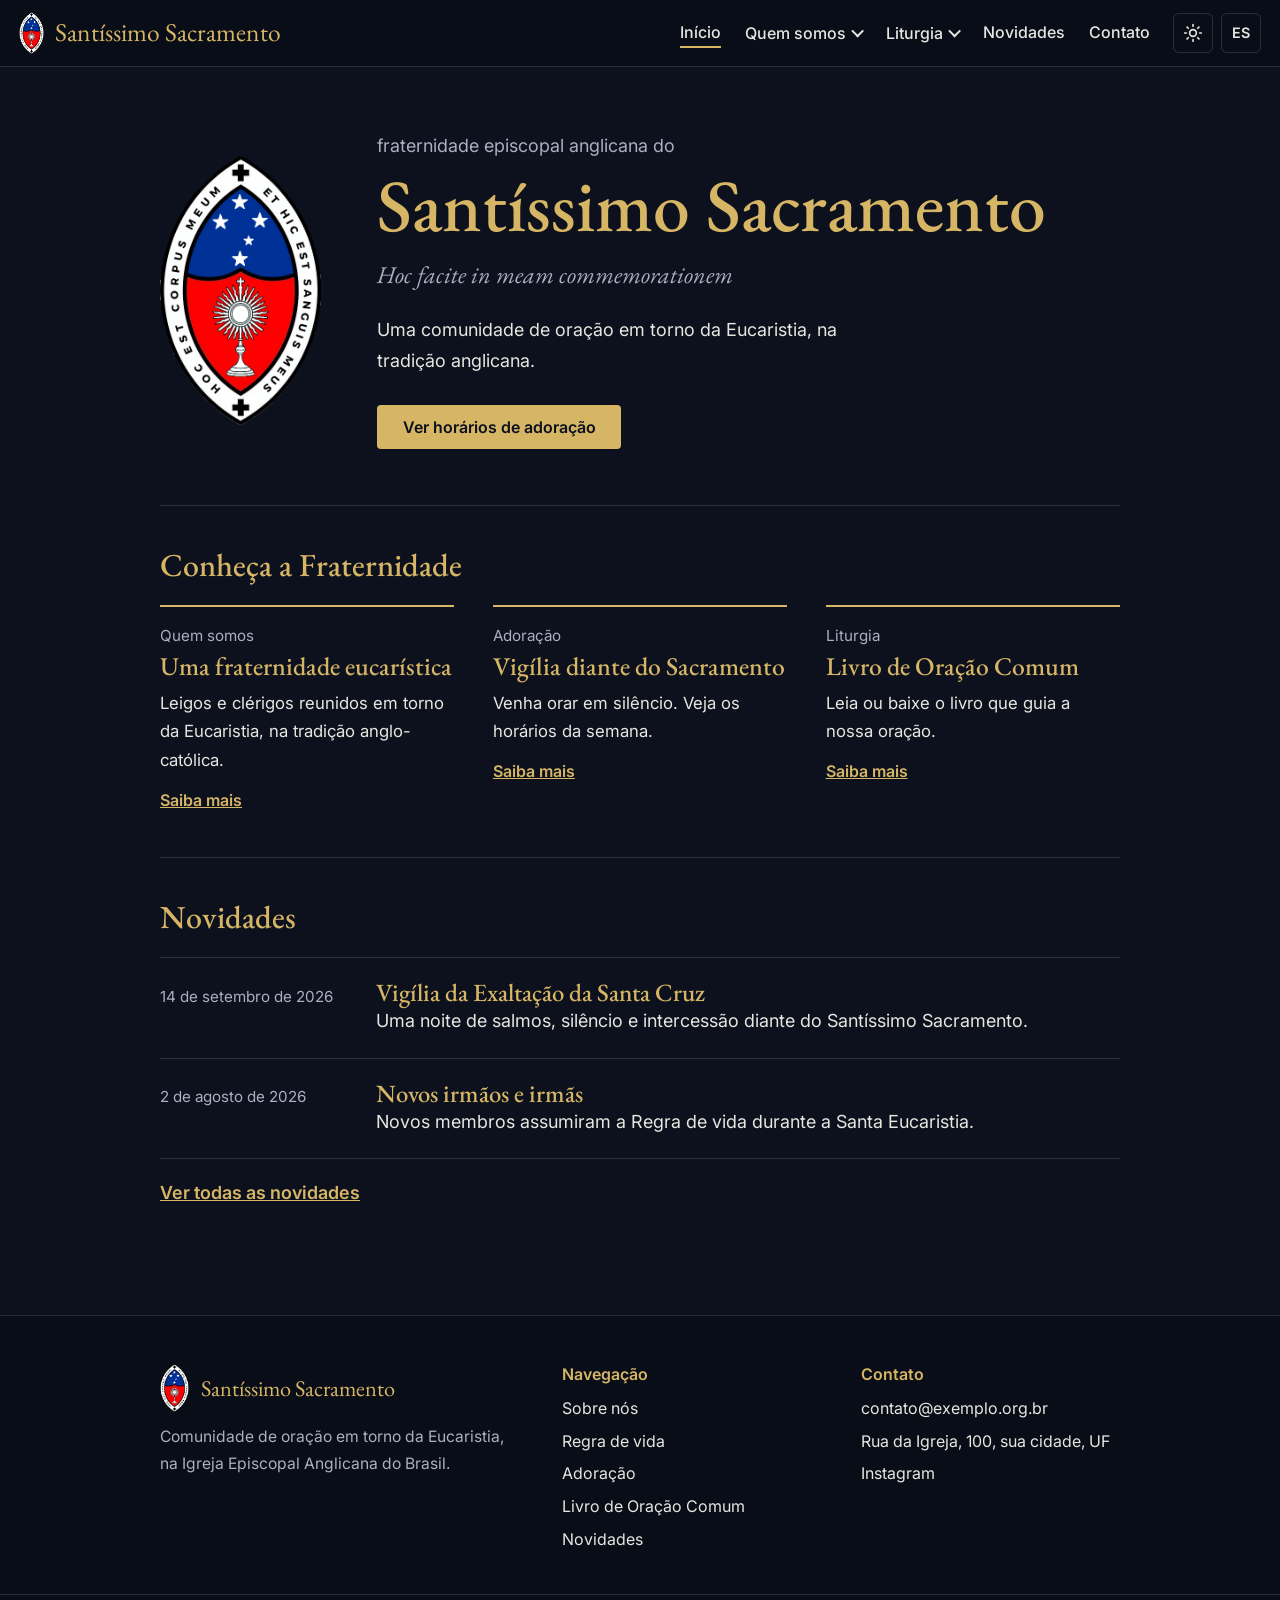
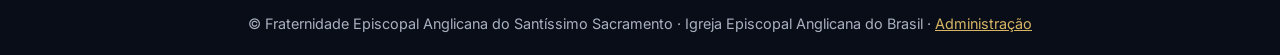
==== index.html @ beb5863f "Add files via upload" ====
<!DOCTYPE html>
<html lang="pt-br" data-tema="escuro">
<head>
  <meta charset="UTF-8">
  <meta name="viewport" content="width=device-width, initial-scale=1">
  <title data-i18n="t_inicio">Início | Fraternidade do Santíssimo Sacramento</title>
  <script>try{var t=localStorage.getItem('tema');if(t)document.documentElement.dataset.tema=t}catch(e){}</script>
  <link href="https://fonts.googleapis.com/css2?family=EB+Garamond:ital,wght@0,400;0,500;1,400&family=Inter:wght@400;500;600&display=swap" rel="stylesheet">
  <link rel="icon" type="image/png" href="favicon.png">
  <link rel="stylesheet" href="style.css">
</head>
<body>
  <nav>
    <a class="logo-nav" href="index.html"><img src="logo.png" alt=""><span data-i18n="brand">Santíssimo Sacramento</span></a>
    <ul id="nav-links">
      <li><a href="index.html" data-i18n="n_inicio">Início</a></li>
      <li class="tem-sub"><button class="sub-btn" type="button" aria-expanded="false" aria-controls="sub-quem" data-i18n="n_quem">Quem somos</button>
        <ul class="sub" id="sub-quem">
          <li><a href="sobrenos.html" data-i18n="n_sobre">Sobre nós</a></li>
          <li><a href="historia.html" data-i18n="n_hist">Nossa história</a></li>
          <li><a href="regra.html" data-i18n="n_regra">Regra de vida</a></li>
        </ul></li>
      <li class="tem-sub"><button class="sub-btn" type="button" aria-expanded="false" aria-controls="sub-lit" data-i18n="n_lit">Liturgia</button>
        <ul class="sub" id="sub-lit">
          <li><a href="adoracao.html" data-i18n="n_adoracao">Adoração</a></li>
          <li><a href="loc.html" data-i18n="n_loc">Livro de Oração Comum</a></li>
        </ul></li>
      <li><a href="novidades.html" data-i18n="n_nov">Novidades</a></li>
      <li><a href="contato.html" data-i18n="n_contato">Contato</a></li>
    </ul>
    <div class="controles">
      <button id="tema" type="button" data-i18n-aria="aria_tema" aria-label="Alternar tema">
        <svg class="ico-sol" viewBox="0 0 24 24" aria-hidden="true"><circle cx="12" cy="12" r="4"/><path d="M12 2v2M12 20v2M4.9 4.9l1.4 1.4M17.7 17.7l1.4 1.4M2 12h2M20 12h2M4.9 19.1l1.4-1.4M17.7 6.3l1.4-1.4"/></svg>
        <svg class="ico-lua" viewBox="0 0 24 24" aria-hidden="true"><path d="M21 12.8A9 9 0 1 1 11.2 3a7 7 0 0 0 9.8 9.8z"/></svg>
      </button>
      <button id="idioma" type="button" aria-label="Cambiar a español">ES</button>
      <button class="hamburger" id="hamburger" type="button" data-i18n-aria="aria_menu" aria-label="Abrir menu" aria-expanded="false" aria-controls="nav-links"><svg viewBox="0 0 24 24" aria-hidden="true"><path d="M3 6h18M3 12h18M3 18h18"/></svg></button>
    </div>
  </nav>

<main>
  <div class="wrap">
    <section class="heroi">
      <img src="logo.png" data-i18n-alt="alt_brasao" alt="Brasão da Fraternidade do Santíssimo Sacramento">
      <div>
        <p class="pre" data-i18n="h_pre">fraternidade episcopal anglicana do</p>
        <h1 data-i18n="h_tit">Santíssimo Sacramento</h1>
        <p class="lema">Hoc facite in meam commemorationem</p>
        <p class="desc" data-i18n="h_desc">Uma comunidade de oração em torno da Eucaristia, na tradição anglicana.</p>
        <a class="btn" href="adoracao.html" data-i18n="h_btn">Ver horários de adoração</a>
      </div>
    </section>
    <section class="secao-home">
      <h2 class="secao" data-i18n="hm_tit">Conheça a Fraternidade</h2>
      <div class="colunas">
      <div>
        <p class="rotulo" data-i18n="n_quem">Quem somos</p>
        <h3 data-i18n="c1_t">Uma fraternidade eucarística</h3>
        <p data-i18n="c1_p">Leigos e clérigos reunidos em torno da Eucaristia, na tradição anglo-católica.</p>
        <a class="mais" href="sobrenos.html" data-i18n="mais">Saiba mais</a>
      </div>
      <div>
        <p class="rotulo" data-i18n="n_adoracao">Adoração</p>
        <h3 data-i18n="c2_t">Vigília diante do Sacramento</h3>
        <p data-i18n="c2_p">Venha orar em silêncio. Veja os horários da semana.</p>
        <a class="mais" href="adoracao.html" data-i18n="mais">Saiba mais</a>
      </div>
      <div>
        <p class="rotulo" data-i18n="n_lit">Liturgia</p>
        <h3 data-i18n="c3_t">Livro de Oração Comum</h3>
        <p data-i18n="c3_p">Leia ou baixe o livro que guia a nossa oração.</p>
        <a class="mais" href="loc.html" data-i18n="mais">Saiba mais</a>
      </div>
      </div>
    </section>
    <section class="secao-home">
      <h2 class="secao" data-i18n="nov">Novidades</h2>
      <div class="linhas" data-posts data-limit="2"></div>
      <a class="ver-todas" href="novidades.html" data-i18n="nov_all">Ver todas as novidades</a>
    </section>
  </div>
</main>
<footer>
  <div class="wrap rodape-cols">
    <div>
      <div class="marca"><img src="logo.png" alt=""><span data-i18n="brand">Santíssimo Sacramento</span></div>
      <p data-i18n="f_desc">Comunidade de oração em torno da Eucaristia, na Igreja Episcopal Anglicana do Brasil.</p>
    </div>
    <div>
      <h4 data-i18n="f_nav">Navegação</h4>
      <ul><li><a href="sobrenos.html" data-i18n="n_sobre">Sobre nós</a></li><li><a href="regra.html" data-i18n="n_regra">Regra de vida</a></li><li><a href="adoracao.html" data-i18n="n_adoracao">Adoração</a></li><li><a href="loc.html" data-i18n="n_loc">Livro de Oração Comum</a></li><li><a href="novidades.html" data-i18n="n_nov">Novidades</a></li></ul>
    </div>
    <div>
      <h4 data-i18n="f_cont">Contato</h4>
      <!-- Troque pelos dados reais -->
      <ul>
        <li><a href="mailto:contato@exemplo.org.br">contato@exemplo.org.br</a></li>
        <li>Rua da Igreja, 100, sua cidade, UF</li>
        <li><a href="https://instagram.com/SEU-PERFIL">Instagram</a></li>
      </ul>
    </div>
  </div>
  <div class="copy"><span data-i18n="rodape">© Fraternidade Episcopal Anglicana do Santíssimo Sacramento · Igreja Episcopal Anglicana do Brasil</span> &middot; <a href="admin.html" data-i18n="f_admin">Administração</a></div>
</footer>
<script src="script.js"></script>
</body>
</html>
---- style.css ----
*{margin:0;padding:0;box-sizing:border-box}
:root{
  --bg:#0c111d;--bg2:#141b2d;--nav:#090d17;
  --texto:#e8e6e1;--suave:#a9b0c0;--titulo:#d6b565;--link:#d6b565;
  --linha:rgba(255,255,255,.13);--btn-bg:#d6b565;--btn-fg:#0c111d;
  --ouro:#d6b565;--ouro-2:#ecd9a0;--hostia:#f5ecd0;--cruz:#8b1e2e;
  --serif:'EB Garamond',Georgia,serif;--sans:'Inter',system-ui,sans-serif;
}
html[data-tema="claro"]{
  --bg:#f5f6f8;--bg2:#e6e9f0;--nav:#ffffff;
  --texto:#161c2b;--suave:#4a5368;--titulo:#1e3a8a;--link:#1e3a8a;
  --linha:rgba(22,28,43,.16);--btn-bg:#1e3a8a;--btn-fg:#ffffff;
  --ouro:#a67c1f;--ouro-2:#c9a24d;--hostia:#fffdf5;
}
html{scroll-behavior:smooth}
body{font-family:var(--sans);font-size:1.125rem;line-height:1.7;background:var(--bg);color:var(--texto);min-height:100vh;display:flex;flex-direction:column;transition:background .3s,color .3s}
a{color:var(--link)}
:focus-visible{outline:3px solid var(--ouro);outline-offset:3px}
.wrap{width:min(960px,100% - 2.4rem);margin-inline:auto}
main{flex:1;padding-bottom:4rem}

/* Navegação */
nav{position:sticky;top:0;z-index:100;display:flex;align-items:center;flex-wrap:wrap;gap:.6rem 1.4rem;padding:.7rem 1.2rem;background:var(--nav);border-bottom:1px solid var(--linha)}
.logo-nav{order:1;margin-right:auto;display:flex;align-items:center;gap:.7rem;font-family:var(--serif);font-size:1.6rem;color:var(--titulo);text-decoration:none}
.logo-nav img{height:42px;width:auto}
nav>ul{order:2;display:flex;gap:1.5rem;list-style:none;align-items:center}
nav ul a,.sub-btn{color:var(--texto);text-decoration:none;font:500 1rem var(--sans);padding:.2rem 0;border:0;border-bottom:2px solid transparent;background:none;cursor:pointer}
nav ul a:hover,.sub-btn:hover{border-bottom-color:var(--linha)}
nav ul a[aria-current="page"],.sub-btn.ativo{border-bottom-color:var(--ouro)}
.sub-btn::after{content:"";display:inline-block;width:.45em;height:.45em;margin-left:.45em;border-right:2px solid currentColor;border-bottom:2px solid currentColor;transform:translateY(-.15em) rotate(45deg)}
.tem-sub{position:relative}
.sub{display:none;position:absolute;top:100%;left:-1rem;min-width:240px;list-style:none;background:var(--nav);border:1px solid var(--linha);border-radius:6px;padding:.5rem;box-shadow:0 12px 30px rgba(0,0,0,.25)}
.tem-sub:hover .sub,.tem-sub:focus-within .sub,.tem-sub.aberto .sub{display:block}
.sub a{display:block;padding:.55rem .8rem;border:0;border-radius:4px}
.sub a:hover{background:var(--bg2)}
.sub a[aria-current="page"]{background:var(--bg2);color:var(--titulo)}
.controles{order:3;display:flex;gap:.5rem;align-items:center}
.controles button{background:none;border:1px solid var(--linha);color:var(--texto);border-radius:6px;min-width:40px;height:40px;font:600 .9rem var(--sans);cursor:pointer;display:grid;place-items:center}
.controles button:hover{border-color:var(--ouro)}
.controles svg{width:20px;height:20px;fill:none;stroke:currentColor;stroke-width:2;stroke-linecap:round;stroke-linejoin:round}
.ico-lua{display:none}
html[data-tema="claro"] .ico-sol{display:none}
html[data-tema="claro"] .ico-lua{display:block}
.hamburger{display:none!important}

/* Faixa de título das páginas */
.faixa{background:var(--bg2);border-bottom:1px solid var(--linha);padding:2.6rem 0 2.2rem}
.trilha{font-size:.95rem;color:var(--suave);margin-bottom:.4rem}
.faixa h1{font-size:clamp(2.6rem,7vw,3.8rem)}
.faixa p.sub-t{color:var(--suave);margin-top:.4rem}
h1,h2,h3{font-family:var(--serif);font-weight:500;color:var(--titulo);line-height:1.1}
p+p{margin-top:1rem}
.btn{display:inline-block;background:var(--btn-bg);color:var(--btn-fg);font:600 1rem var(--sans);padding:.75rem 1.6rem;border:0;border-radius:4px;text-decoration:none;cursor:pointer}
.btn:hover{opacity:.88}

/* Blocos de conteúdo: rótulo e título à esquerda, texto à direita */
.bloco{display:grid;grid-template-columns:15rem 1fr;gap:2rem 3rem;padding:2.6rem 0;border-bottom:1px solid var(--linha)}
.bloco:first-of-type{border-top:0}
.bloco .rotulo{color:var(--suave);font-size:.95rem;margin-bottom:.3rem}
.bloco h2{font-size:2.1rem}
.bloco .texto{max-width:38rem}
.citacao{margin:2.4rem 0 0;padding-left:1.2rem;border-left:3px solid var(--ouro);font-family:var(--serif);font-size:1.6rem;font-style:italic;max-width:34rem}
.citacao cite{display:block;font:normal .95rem var(--sans);color:var(--suave);margin-top:.3rem}

/* Início */
.heroi{display:grid;grid-template-columns:auto 1fr;gap:3.5rem;align-items:center;padding:4rem 0 3.5rem}
.heroi img{height:270px;width:auto}
.heroi .pre{color:var(--suave)}
.heroi h1{font-size:clamp(2.8rem,7vw,4.6rem);margin:.2rem 0 .6rem}
.heroi .lema{font-family:var(--serif);font-style:italic;font-size:1.5rem;color:var(--suave)}
.heroi .desc{max-width:30rem;margin:1.2rem 0 1.8rem}
h2.secao{font-size:2rem;margin:0 0 1.4rem}
.secao-home{padding:2.6rem 0;border-top:1px solid var(--linha)}
.colunas{display:grid;grid-template-columns:repeat(3,1fr);gap:2.4rem}
.colunas>div{border-top:2px solid var(--ouro);padding-top:1rem}
.colunas .rotulo{color:var(--suave);font-size:.95rem}
.colunas h3{font-size:1.6rem;margin:.2rem 0 .5rem}
.colunas p{font-size:1.05rem}
.colunas a.mais{display:inline-block;margin-top:.8rem;font-weight:600;font-size:1rem}

/* Novidades */
.linhas>*{display:grid;grid-template-columns:12rem 1fr;gap:1.5rem;padding:1.3rem 0;border-top:1px solid var(--linha)}
.linhas>*:last-child{border-bottom:1px solid var(--linha)}
.linhas h3{font-size:1.55rem}
.linhas time{color:var(--suave);font-size:.95rem;padding-top:.3rem}
.ver-todas{display:inline-block;margin-top:1.2rem;font-weight:600}

/* Adoração */
.ostensorio{width:min(250px,62%);margin:3rem auto 1rem}
.ostensorio svg{width:100%;height:auto;display:block;overflow:visible}
.o-raios{transform-origin:200px 190px;animation:girar 120s linear infinite;stroke:var(--ouro);stroke-linecap:round}
.o-anel{fill:none;stroke:var(--ouro-2);stroke-width:3}
.o-disco{fill:var(--bg2);stroke:var(--ouro);stroke-width:2}
.o-hostia{fill:var(--hostia);transform-origin:200px 190px;animation:pulsar 5s ease-in-out infinite}
.o-cruz{stroke:var(--cruz);stroke-width:7;stroke-linecap:round;fill:none}
.o-ouro{fill:var(--ouro)}.o-ouro2{fill:var(--ouro-2)}
@keyframes girar{to{transform:rotate(360deg)}}
@keyframes pulsar{50%{opacity:.8}}
.agenda{list-style:none;margin-top:1.5rem}
.agenda li{display:grid;grid-template-columns:12rem 1fr auto;gap:1.5rem;align-items:baseline;padding:1.2rem .5rem;border-top:1px solid var(--linha)}
.agenda li:last-child{border-bottom:1px solid var(--linha)}
.agenda .dia{font-family:var(--serif);font-size:1.5rem;color:var(--titulo)}
.agenda .hoje-tag{visibility:hidden;background:var(--btn-bg);color:var(--btn-fg);font-size:.8rem;font-weight:700;padding:.1rem .7rem;border-radius:99px}
.agenda li.hoje{background:var(--bg2)}
.agenda li.hoje .hoje-tag{visibility:visible}

/* LOC */
.visor{width:100%;height:72vh;min-height:420px;border:1px solid var(--linha);border-radius:4px;margin-top:2rem;background:var(--bg2)}
.visor p{padding:1.5rem;color:var(--suave)}

/* Formulário */
form{display:grid;gap:1.2rem;max-width:34rem}
label{display:grid;gap:.35rem;font-weight:500;font-size:1rem}
input,textarea{font:inherit;width:100%;padding:.7rem .9rem;border:1px solid var(--linha);border-radius:4px;background:var(--bg2);color:var(--texto)}
form .btn{justify-self:start}

/* Rodapé */
footer{background:var(--nav);border-top:1px solid var(--linha);font-size:1rem}
.rodape-cols{display:grid;grid-template-columns:1.4fr 1fr 1fr;gap:2.5rem;padding:3rem 0 2.2rem}
.rodape-cols h4{font:600 1rem var(--sans);color:var(--titulo);margin-bottom:.7rem}
.rodape-cols ul{list-style:none}
.rodape-cols li{margin-bottom:.35rem}
.rodape-cols a{color:var(--texto);text-decoration:none}
.rodape-cols a:hover{color:var(--link);text-decoration:underline}
.rodape-cols .marca{display:flex;align-items:center;gap:.8rem;margin-bottom:.8rem;font-family:var(--serif);font-size:1.4rem;color:var(--titulo)}
.rodape-cols .marca img{height:48px;width:auto}
.rodape-cols p{color:var(--suave);font-size:.98rem;max-width:22rem}
.copy{border-top:1px solid var(--linha);padding:1.1rem 1rem;text-align:center;color:var(--suave);font-size:.9rem}

@media (max-width:900px){
  .hamburger{display:grid!important}
  nav>ul{order:4;flex-basis:100%;flex-direction:column;align-items:stretch;gap:0;max-height:0;overflow:hidden;transition:max-height .3s}
  nav>ul.show{max-height:640px}
  nav>ul>li>a,.sub-btn{display:block;width:100%;text-align:left;padding:.7rem 0;border-bottom:1px solid var(--linha)}
  .sub{position:static;box-shadow:none;border:0;border-left:2px solid var(--ouro);border-radius:0;margin:.2rem 0 .6rem .4rem;min-width:0}
  .tem-sub:hover .sub,.tem-sub:focus-within .sub{display:none}
  .tem-sub.aberto .sub{display:block}
  .logo-nav{font-size:1.3rem}
}
@media (max-width:760px){
  .heroi{grid-template-columns:1fr;gap:2rem;text-align:center;padding-top:2.5rem}
  .heroi img{height:210px;margin:0 auto}
  .heroi .desc{margin-inline:auto}
  .colunas,.rodape-cols{grid-template-columns:1fr}
  .bloco{grid-template-columns:1fr;gap:1rem;padding:2rem 0}
  .linhas>*{grid-template-columns:1fr;gap:.2rem}
  .agenda li{grid-template-columns:1fr auto;gap:.3rem 1rem}
  .agenda .dia{grid-column:1/-1}
}
@media (prefers-reduced-motion:reduce){.o-raios,.o-hostia{animation:none}*{transition:none!important}html{scroll-behavior:auto}}

/* Novidades dinâmicas e administração */
.linhas p{white-space:pre-line}
.admin{padding-top:2.5rem;display:grid;gap:2.5rem}
.admin[hidden],.admin [hidden]{display:none}
.admin fieldset{border:0;display:grid;gap:1.2rem}
.admin form{max-width:42rem}
.admin h2{font-size:1.8rem;margin-bottom:.4rem}
.admin .dica{color:var(--suave);font-size:.95rem}
.admin textarea{min-height:130px;resize:vertical}
.admin .acoes{display:flex;gap:.8rem;flex-wrap:wrap;align-items:center}
.btn.sec{background:transparent;color:var(--texto);border:1px solid var(--linha)}
.btn.perigo{background:transparent;color:#d4504b;border:1px solid currentColor;padding:.4rem .9rem;font-size:.9rem}
.btn.peq{padding:.4rem .9rem;font-size:.9rem}
.status{min-height:1.6em;font-weight:500}
.status.erro{color:#d4504b}.status.ok{color:#4fa36a}
.lista-admin{list-style:none}
.lista-admin li{display:grid;grid-template-columns:8.5rem 1fr auto;gap:1rem;align-items:center;padding:.9rem 0;border-top:1px solid var(--linha)}
.lista-admin li:last-child{border-bottom:1px solid var(--linha)}
.lista-admin time{color:var(--suave);font-size:.95rem}
.lista-admin .bts{display:flex;gap:.5rem}
.topo-admin{display:flex;justify-content:space-between;align-items:center;gap:1rem;flex-wrap:wrap}
@media (max-width:760px){.lista-admin li{grid-template-columns:1fr;gap:.4rem}}
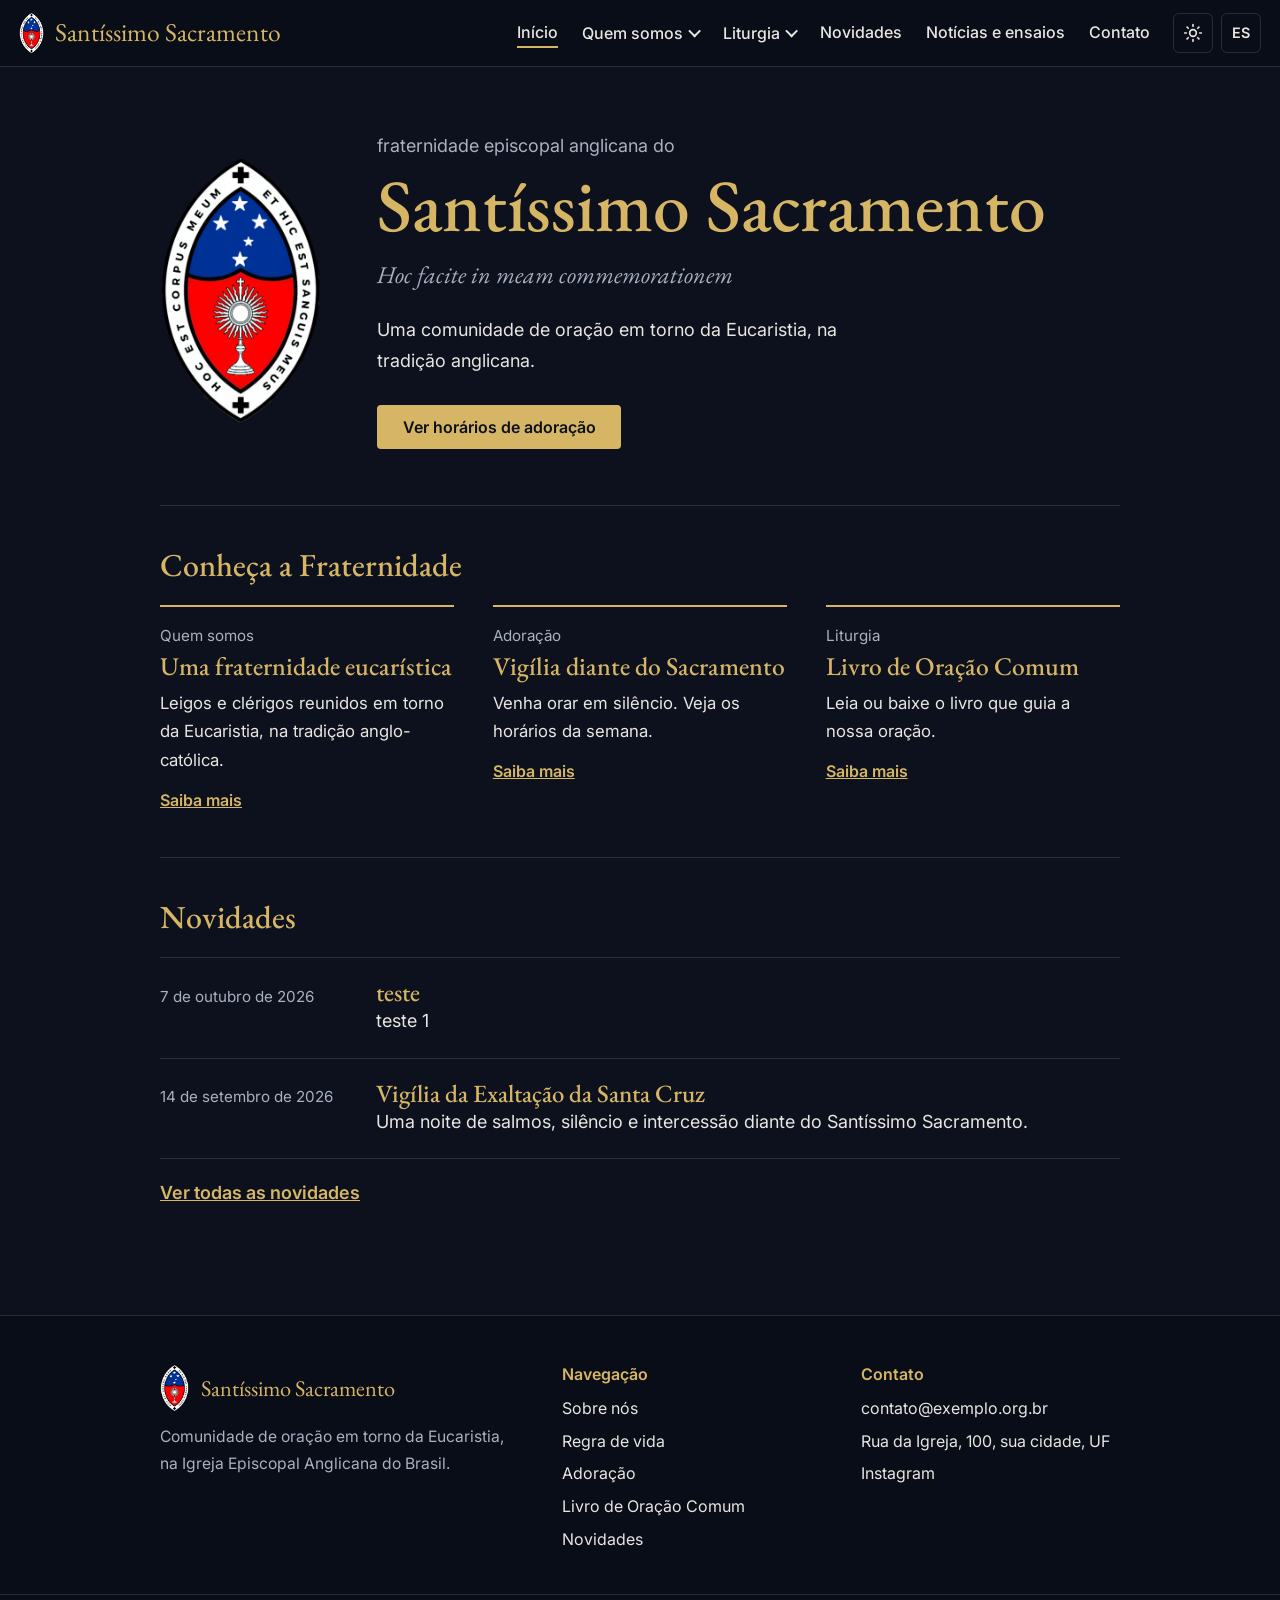
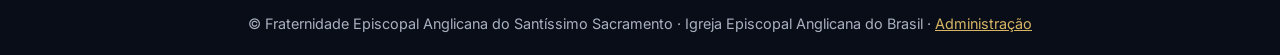
==== commit 400a70f3: "Update index.html" ====
--- a/index.html
+++ b/index.html
@@ -26,6 +26,7 @@
           <li><a href="loc.html" data-i18n="n_loc">Livro de Oração Comum</a></li>
         </ul></li>
       <li><a href="novidades.html" data-i18n="n_nov">Novidades</a></li>
+      <li><a href="publicacoes.html" data-i18n="n_pub">Notícias e ensaios</a></li>
       <li><a href="contato.html" data-i18n="n_contato">Contato</a></li>
     </ul>
     <div class="controles">
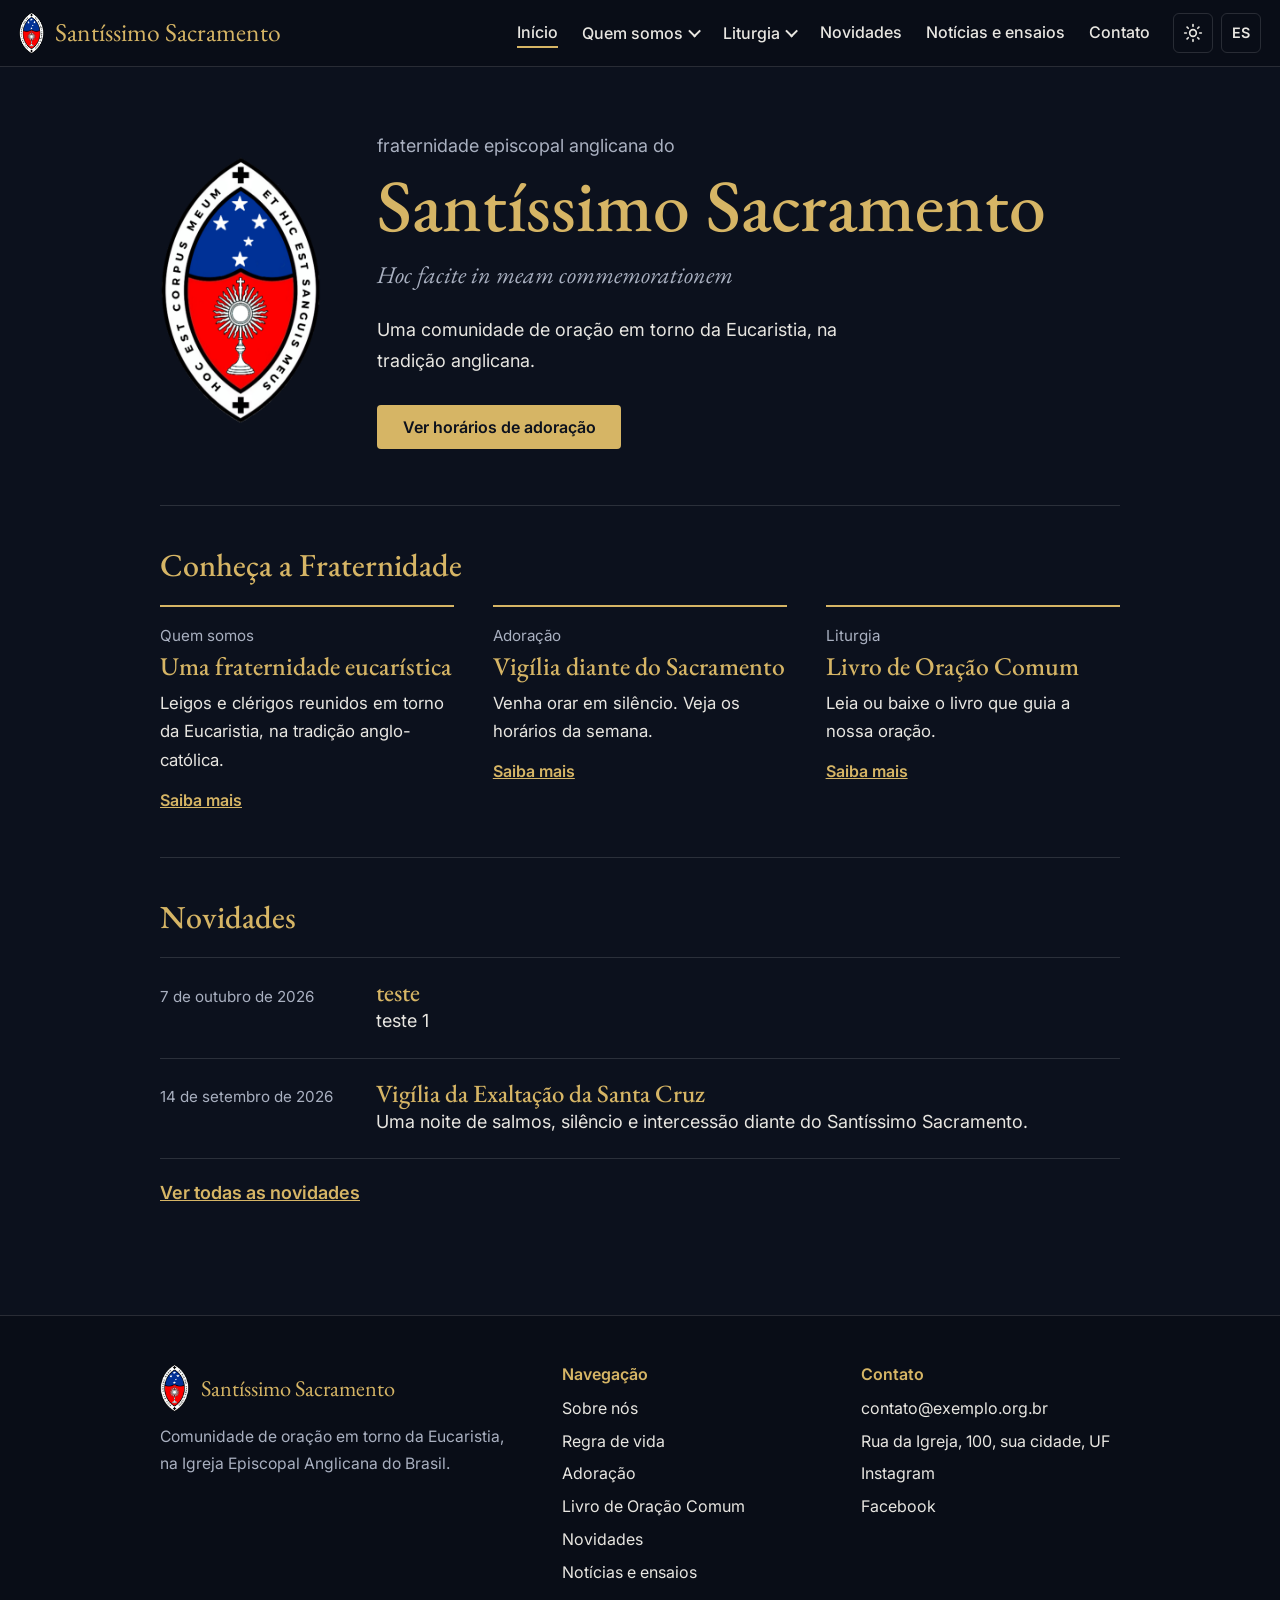
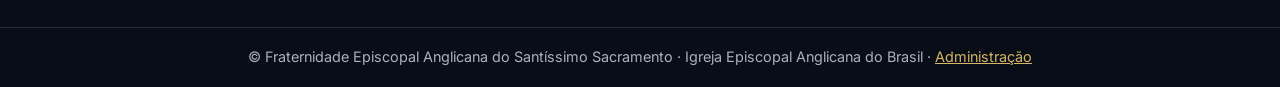
==== commit e5e5aae0: "Add files via upload" ====
--- a/index.html
+++ b/index.html
@@ -89,7 +89,7 @@
     </div>
     <div>
       <h4 data-i18n="f_nav">Navegação</h4>
-      <ul><li><a href="sobrenos.html" data-i18n="n_sobre">Sobre nós</a></li><li><a href="regra.html" data-i18n="n_regra">Regra de vida</a></li><li><a href="adoracao.html" data-i18n="n_adoracao">Adoração</a></li><li><a href="loc.html" data-i18n="n_loc">Livro de Oração Comum</a></li><li><a href="novidades.html" data-i18n="n_nov">Novidades</a></li></ul>
+      <ul><li><a href="sobrenos.html" data-i18n="n_sobre">Sobre nós</a></li><li><a href="regra.html" data-i18n="n_regra">Regra de vida</a></li><li><a href="adoracao.html" data-i18n="n_adoracao">Adoração</a></li><li><a href="loc.html" data-i18n="n_loc">Livro de Oração Comum</a></li><li><a href="novidades.html" data-i18n="n_nov">Novidades</a></li><li><a href="publicacoes.html" data-i18n="n_pub">Notícias e ensaios</a></li></ul>
     </div>
     <div>
       <h4 data-i18n="f_cont">Contato</h4>
@@ -97,7 +97,8 @@
       <ul>
         <li><a href="mailto:contato@exemplo.org.br">contato@exemplo.org.br</a></li>
         <li>Rua da Igreja, 100, sua cidade, UF</li>
-        <li><a href="https://instagram.com/SEU-PERFIL">Instagram</a></li>
+        <li><a href="https://www.instagram.com/santissimo.sacramento.ieab/" target="_blank" rel="noopener">Instagram</a></li>
+        <li><a href="https://www.facebook.com/profile.php?id=61595283566841" target="_blank" rel="noopener">Facebook</a></li>
       </ul>
     </div>
   </div>
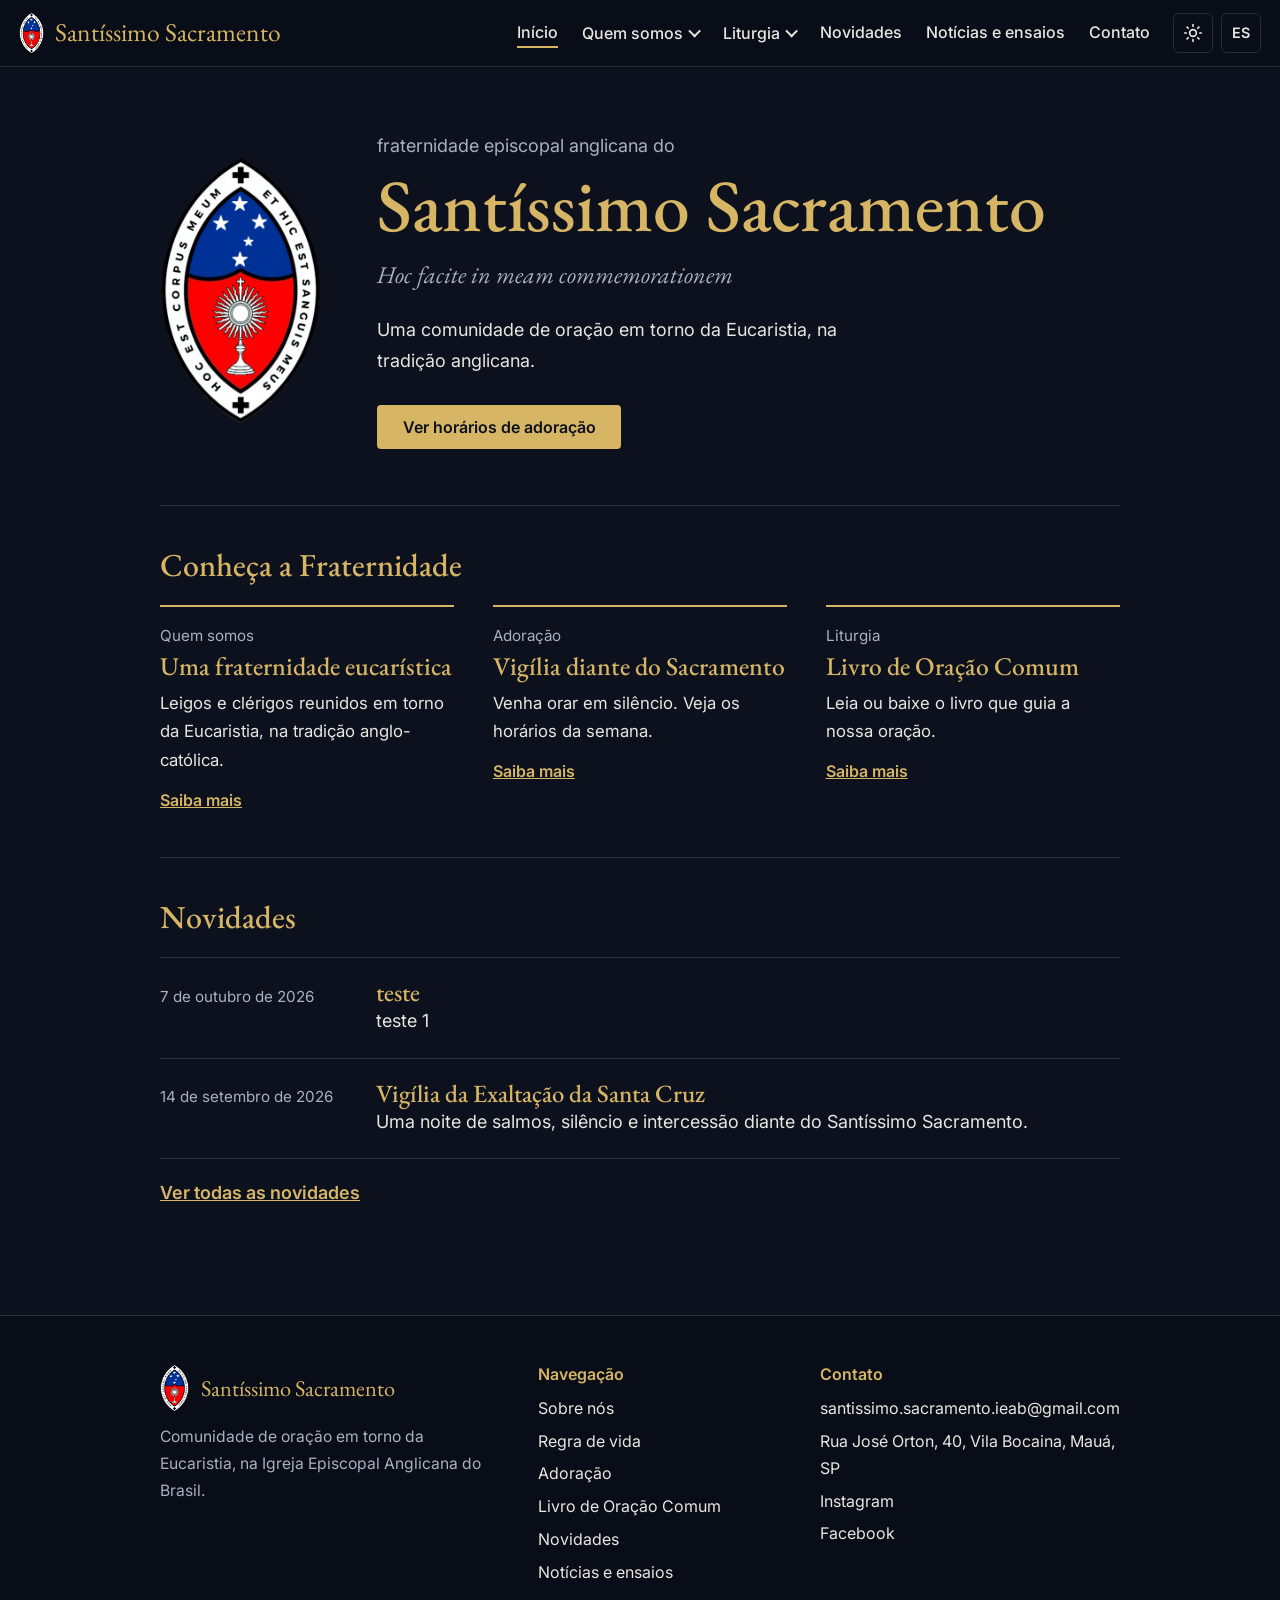
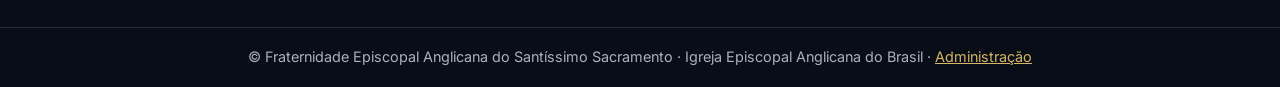
==== commit 8f6944f9: "Add files via upload" ====
--- a/index.html
+++ b/index.html
@@ -19,6 +19,7 @@
           <li><a href="sobrenos.html" data-i18n="n_sobre">Sobre nós</a></li>
           <li><a href="historia.html" data-i18n="n_hist">Nossa história</a></li>
           <li><a href="regra.html" data-i18n="n_regra">Regra de vida</a></li>
+          <li><a href="onde-estamos.html" data-i18n="n_onde">Onde estamos?</a></li>
         </ul></li>
       <li class="tem-sub"><button class="sub-btn" type="button" aria-expanded="false" aria-controls="sub-lit" data-i18n="n_lit">Liturgia</button>
         <ul class="sub" id="sub-lit">
@@ -93,10 +94,9 @@
     </div>
     <div>
       <h4 data-i18n="f_cont">Contato</h4>
-      <!-- Troque pelos dados reais -->
       <ul>
-        <li><a href="mailto:contato@exemplo.org.br">contato@exemplo.org.br</a></li>
-        <li>Rua da Igreja, 100, sua cidade, UF</li>
+        <li><a href="mailto:santissimo.sacramento.ieab@gmail.com">santissimo.sacramento.ieab@gmail.com</a></li>
+        <li><a href="https://goo.gl/maps/y5nA6Yj4nNc3m1VU9" target="_blank" rel="noopener">Rua José Orton, 40, Vila Bocaina, Mauá, SP</a></li>
         <li><a href="https://www.instagram.com/santissimo.sacramento.ieab/" target="_blank" rel="noopener">Instagram</a></li>
         <li><a href="https://www.facebook.com/profile.php?id=61595283566841" target="_blank" rel="noopener">Facebook</a></li>
       </ul>
